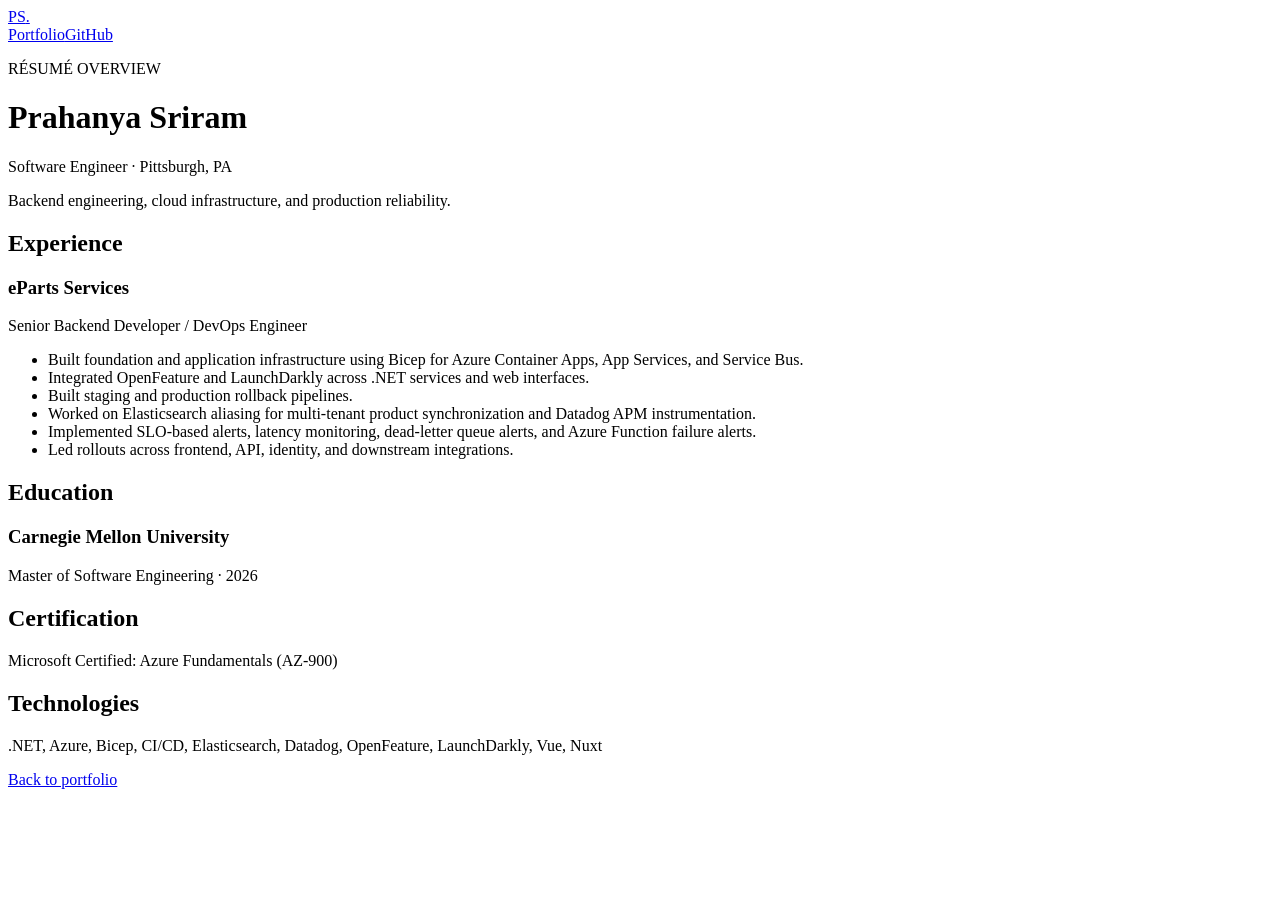
==== resume.html @ 85041873 "Add files via upload" ====
<!doctype html><html lang="en"><head><meta charset="utf-8"><meta name="viewport" content="width=device-width, initial-scale=1"><title>Résumé Overview | Prahanya Sriram</title><meta name="description" content="Experience and education overview for Prahanya Sriram."><link rel="stylesheet" href="assets/style.css"></head><body><header class="wrap"><a class="wordmark" href="./">PS<span>.</span></a><nav aria-label="Main navigation"><a href="./">Portfolio</a><a href="https://github.com/prahanyaa">GitHub</a></nav></header><main class="wrap resume"><p class="eyebrow">RÉSUMÉ OVERVIEW</p><h1>Prahanya Sriram</h1><p>Software Engineer · Pittsburgh, PA</p><p class="muted">Backend engineering, cloud infrastructure, and production reliability.</p><section><h2>Experience</h2><h3>eParts Services</h3><p>Senior Backend Developer / DevOps Engineer</p><ul><li>Built foundation and application infrastructure using Bicep for Azure Container Apps, App Services, and Service Bus.</li><li>Integrated OpenFeature and LaunchDarkly across .NET services and web interfaces.</li><li>Built staging and production rollback pipelines.</li><li>Worked on Elasticsearch aliasing for multi-tenant product synchronization and Datadog APM instrumentation.</li><li>Implemented SLO-based alerts, latency monitoring, dead-letter queue alerts, and Azure Function failure alerts.</li><li>Led rollouts across frontend, API, identity, and downstream integrations.</li></ul></section><section><h2>Education</h2><h3>Carnegie Mellon University</h3><p>Master of Software Engineering · 2026</p></section><section><h2>Certification</h2><p>Microsoft Certified: Azure Fundamentals (AZ-900)</p></section><section><h2>Technologies</h2><p>.NET, Azure, Bicep, CI/CD, Elasticsearch, Datadog, OpenFeature, LaunchDarkly, Vue, Nuxt</p></section></main><footer class="wrap"><a href="./">Back to portfolio</a></footer></body></html>
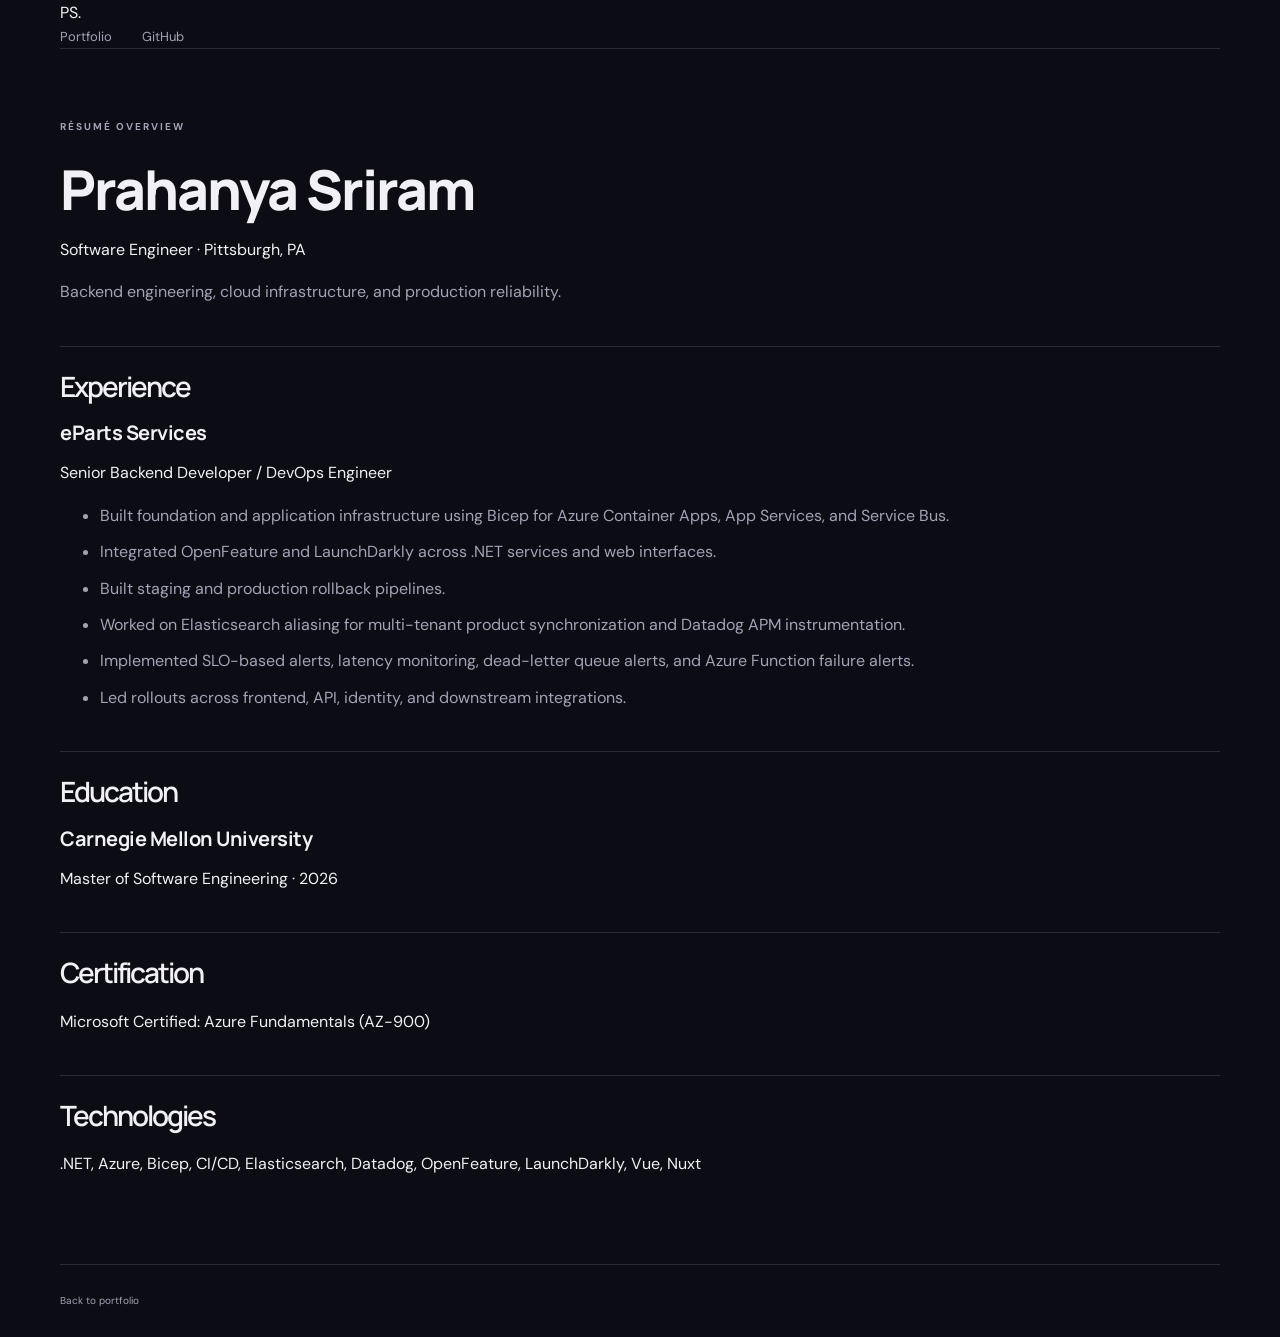
==== commit 4c462f6d: "Redesign portfolio with interactive dark theme and production work highlights" ====
--- a/resume.html
+++ b/resume.html
@@ -1 +1 @@
-<!doctype html><html lang="en"><head><meta charset="utf-8"><meta name="viewport" content="width=device-width, initial-scale=1"><title>Résumé Overview | Prahanya Sriram</title><meta name="description" content="Experience and education overview for Prahanya Sriram."><link rel="stylesheet" href="assets/style.css"></head><body><header class="wrap"><a class="wordmark" href="./">PS<span>.</span></a><nav aria-label="Main navigation"><a href="./">Portfolio</a><a href="https://github.com/prahanyaa">GitHub</a></nav></header><main class="wrap resume"><p class="eyebrow">RÉSUMÉ OVERVIEW</p><h1>Prahanya Sriram</h1><p>Software Engineer · Pittsburgh, PA</p><p class="muted">Backend engineering, cloud infrastructure, and production reliability.</p><section><h2>Experience</h2><h3>eParts Services</h3><p>Senior Backend Developer / DevOps Engineer</p><ul><li>Built foundation and application infrastructure using Bicep for Azure Container Apps, App Services, and Service Bus.</li><li>Integrated OpenFeature and LaunchDarkly across .NET services and web interfaces.</li><li>Built staging and production rollback pipelines.</li><li>Worked on Elasticsearch aliasing for multi-tenant product synchronization and Datadog APM instrumentation.</li><li>Implemented SLO-based alerts, latency monitoring, dead-letter queue alerts, and Azure Function failure alerts.</li><li>Led rollouts across frontend, API, identity, and downstream integrations.</li></ul></section><section><h2>Education</h2><h3>Carnegie Mellon University</h3><p>Master of Software Engineering · 2026</p></section><section><h2>Certification</h2><p>Microsoft Certified: Azure Fundamentals (AZ-900)</p></section><section><h2>Technologies</h2><p>.NET, Azure, Bicep, CI/CD, Elasticsearch, Datadog, OpenFeature, LaunchDarkly, Vue, Nuxt</p></section></main><footer class="wrap"><a href="./">Back to portfolio</a></footer></body></html>
+<!doctype html><html lang="en"><head><meta charset="utf-8"><meta name="viewport" content="width=device-width, initial-scale=1"><title>Résumé Overview | Prahanya Sriram</title><meta name="description" content="Experience and education overview for Prahanya Sriram."><link rel="stylesheet" href="assets/style.css"><script src="assets/app.js" defer></script></head><body><header class="wrap"><a class="wordmark" href="./">PS<span>.</span></a><nav aria-label="Main navigation"><a href="./">Portfolio</a><a href="https://github.com/prahanyaa">GitHub</a></nav></header><main class="wrap resume"><p class="eyebrow">RÉSUMÉ OVERVIEW</p><h1>Prahanya Sriram</h1><p>Software Engineer · Pittsburgh, PA</p><p class="muted">Backend engineering, cloud infrastructure, and production reliability.</p><section><h2>Experience</h2><h3>eParts Services</h3><p>Senior Backend Developer / DevOps Engineer</p><ul><li>Built foundation and application infrastructure using Bicep for Azure Container Apps, App Services, and Service Bus.</li><li>Integrated OpenFeature and LaunchDarkly across .NET services and web interfaces.</li><li>Built staging and production rollback pipelines.</li><li>Worked on Elasticsearch aliasing for multi-tenant product synchronization and Datadog APM instrumentation.</li><li>Implemented SLO-based alerts, latency monitoring, dead-letter queue alerts, and Azure Function failure alerts.</li><li>Led rollouts across frontend, API, identity, and downstream integrations.</li></ul></section><section><h2>Education</h2><h3>Carnegie Mellon University</h3><p>Master of Software Engineering · 2026</p></section><section><h2>Certification</h2><p>Microsoft Certified: Azure Fundamentals (AZ-900)</p></section><section><h2>Technologies</h2><p>.NET, Azure, Bicep, CI/CD, Elasticsearch, Datadog, OpenFeature, LaunchDarkly, Vue, Nuxt</p></section></main><footer class="wrap"><a href="./">Back to portfolio</a></footer></body></html>
--- a/assets/style.css
+++ b/assets/style.css
@@ -0,0 +1,5 @@
+@import url('https://fonts.googleapis.com/css2?family=DM+Sans:wght@400;500;600;700&family=Manrope:wght@400;500;600;700;800&display=swap');
+:root{color-scheme:dark;--bg:#0c0d14;--panel:#13141f;--fg:#f1f0f7;--muted:#a3a2b6;--line:#292936;--accent:#c4a4ff;--accent-solid:#b68aff;--soft:#1c182b;--grid:rgba(174,151,224,.045)}:root[data-theme=light]{color-scheme:light;--bg:#f7f6fb;--panel:#fff;--fg:#20202f;--muted:#626174;--line:#ddd9e9;--accent:#6b35b6;--accent-solid:#7447bb;--soft:#ede6f8;--grid:rgba(83,50,133,.05)}*{box-sizing:border-box}html{scroll-behavior:smooth;scroll-padding-top:110px}body{margin:0;background:var(--bg);color:var(--fg);font-family:'DM Sans',sans-serif;line-height:1.65}a{color:inherit;text-decoration:none}button{font:inherit;cursor:pointer}a,button,summary{ -webkit-tap-highlight-color:transparent}a:focus-visible,button:focus-visible,summary:focus-visible{outline:2px solid var(--accent);outline-offset:5px}button{color:inherit}button:hover,a:hover{color:var(--accent)}.wrap{width:min(1160px,calc(100% - 80px));margin:auto}.skip{position:fixed;left:20px;top:-100px;z-index:100;background:var(--panel);padding:12px}.skip:focus{top:20px}.progress{position:fixed;top:0;left:0;height:2px;background:var(--accent);z-index:100}header{position:sticky;top:0;z-index:50;border-bottom:1px solid var(--line);background:var(--bg)}.nav{height:86px;display:flex;align-items:center;justify-content:space-between}.brand{font-family:Manrope,sans-serif;font-size:28px;font-weight:800;letter-spacing:-2px}.brand span{color:var(--accent)}nav,.nav-actions{display:flex;gap:30px;align-items:center}nav a{font-size:13px;color:var(--muted)}nav a.current{color:var(--accent)}.nav-resume{border:1px solid var(--line);padding:9px 18px;border-radius:7px;font-size:13px}.theme{background:none;border:0;font-size:23px}.hero{min-height:750px;position:relative;display:grid;grid-template-columns:1.12fr 1fr;gap:60px;align-items:center;padding-top:70px;padding-bottom:110px}.hero:before{content:'';position:absolute;inset:0 -35px;z-index:-1;background-image:linear-gradient(var(--grid) 1px,transparent 1px),linear-gradient(90deg,var(--grid) 1px,transparent 1px);background-size:44px 44px;mask-image:linear-gradient(black,transparent)}.eyebrow{font-size:10px;letter-spacing:2px;font-weight:700;color:var(--muted);margin:0 0 24px}.hero .eyebrow{display:flex;align-items:center;gap:10px}.dot{display:inline-block;background:#a3d8bb;width:6px;height:6px;border-radius:50%;box-shadow:0 0 12px #a3d8bb66}h1,h2,h3{font-family:Manrope,sans-serif;line-height:1.12;margin:0;letter-spacing:-2px}h1{font-size:clamp(64px,6.5vw,88px);font-weight:800}h1>span{color:var(--accent)}.role{font-size:17px;margin-top:26px;min-height:56px}.role span{color:var(--accent)}.caret{animation:blink 1s steps(2) infinite}.lead{color:var(--muted);font-size:15px;margin:12px 0 30px}.actions{display:flex;align-items:center;gap:28px}.button{display:inline-flex;gap:30px;align-items:center;background:var(--accent-solid);color:#150d24;padding:13px 22px;border-radius:6px;font-size:13px;font-weight:700;transition:transform .2s,box-shadow .2s}.button:hover{color:#150d24;transform:translateY(-3px);box-shadow:0 8px 30px #9c67ff30}:root[data-theme=light] .button{color:white}.secondary{font-size:13px}.hero-meta{margin-top:42px;border-left:2px solid var(--line);padding-left:16px}.hero-meta span{font-size:9px;letter-spacing:1.5px}.hero-meta p{font-size:12px;color:var(--muted);margin:3px 0}.system{background:radial-gradient(ellipse at center,#9065ca15,transparent 70%),var(--panel);border:1px solid var(--line);border-radius:16px;box-shadow:0 20px 100px #00000025;overflow:hidden}.system-top{padding:20px;display:flex;justify-content:space-between;font-size:8px;letter-spacing:1.2px;color:var(--muted);border-bottom:1px solid var(--line)}.system-top .dot{margin-right:6px;width:4px;height:4px}.orbit{height:325px;position:relative}.orbit-ring{position:absolute;left:50%;top:50%;border:1px solid var(--line);border-radius:50%;transform:translate(-50%,-50%)}.r1{width:210px;height:210px}.r2{width:300px;height:300px;border-style:dashed;animation:rotate 100s linear infinite}.core{position:absolute;left:50%;top:50%;transform:translate(-50%,-50%);width:134px;height:134px;border-radius:50%;display:flex;align-items:center;justify-content:center;flex-direction:column;border:1px solid #9c70ed66;background:var(--soft);box-shadow:0 0 45px #9c70ed13}.core>span{font-family:Manrope;font-size:44px;font-weight:700;color:var(--accent);letter-spacing:-3px}.core small{font-size:6px;letter-spacing:1px;color:var(--muted)}.node{position:absolute;border:1px solid var(--line);border-radius:10px;background:var(--panel);padding:10px 15px;display:flex;gap:9px;align-items:center;transition:.2s;font-size:10px;box-shadow:0 10px 20px #0002}.node b{font-size:18px;color:var(--accent)}.node:hover,.node.selected{border-color:var(--accent);box-shadow:0 0 20px #9567e322;transform:translateY(-3px)}.backend{left:12%;top:17%}.cloud{right:4%;top:45%}.reliability{left:17%;bottom:12%}.orbit-point{position:absolute;background:var(--accent);height:5px;width:5px;border-radius:50%}.p1{right:22%;top:14%}.p2{left:15%;top:56%}.system-detail{padding:19px 24px;border-top:1px solid var(--line);min-height:135px}.system-detail>span{font-size:8px;letter-spacing:1.5px;color:var(--accent)}.system-detail p{font-size:12px;line-height:1.5;margin:9px 0;color:var(--muted);min-height:36px}.system-detail small{font-size:9px;color:var(--muted)}.scroll-cue{position:absolute;bottom:28px;font-size:8px;letter-spacing:2px;color:var(--muted);display:flex;gap:24px}.stack-strip{border-block:1px solid var(--line)}.stack-strip .wrap{display:flex;justify-content:space-between;align-items:center;padding-block:23px;gap:12px;color:var(--muted);font-size:13px}.stack-strip i{color:var(--accent);font-size:14px}.section{padding-top:110px;padding-bottom:20px}.section-head{position:relative;margin-bottom:42px}.section-head h2,h2{font-size:46px;font-weight:600;letter-spacing:-2px}em{font-style:normal;color:var(--accent)}.section-head>p:last-child{position:absolute;right:0;bottom:0;color:var(--muted);font-size:13px;max-width:360px}.experience{display:grid;grid-template-columns:.9fr 1.3fr;border-block:1px solid var(--line);padding:38px 0;gap:60px}.experience-title{display:flex;gap:18px;align-items:flex-start}.company-mark{display:grid;place-items:center;width:48px;height:48px;flex-shrink:0;background:var(--soft);border:1px solid var(--line);border-radius:10px;color:var(--accent);font-weight:700}.experience-title .eyebrow{margin:0 0 12px}.experience h3{font-size:20px;letter-spacing:-.6px;line-height:1.5}.muted{color:var(--muted)}.experience .muted{font-size:11px}.work-list details{border-bottom:1px solid var(--line)}.work-list details:last-child{border:0}summary{cursor:pointer;list-style:none;display:flex;align-items:center;gap:15px;font-size:13px;padding:20px 0}summary::-webkit-details-marker{display:none}summary b{margin-left:auto;color:var(--accent);font-size:18px;font-weight:400}.num{font-size:9px;color:var(--accent)}details[open]>summary>b{transform:rotate(45deg)}.detail-body{padding:0 0 24px 30px}.detail-body p{font-size:12px;color:var(--muted);margin-top:0}.tags{display:flex;gap:7px;flex-wrap:wrap}.tags span{font-size:9px;color:var(--muted);border:1px solid var(--line);border-radius:4px;padding:3px 8px}.project-grid{display:grid;grid-template-columns:1fr 1fr;gap:25px}.project{border:1px solid var(--line);border-radius:12px;overflow:hidden;background:var(--panel);transition:border-color .3s,transform .3s}.project:hover{border-color:#9873ce;transform:translateY(-5px)}.project-art{height:230px;padding:24px;position:relative;border-bottom:1px solid var(--line);background-image:linear-gradient(var(--grid) 1px,transparent 1px),linear-gradient(90deg,var(--grid) 1px,transparent 1px);background-size:24px 24px}.event-art{background-color:var(--soft)}.art-label,.art-index{font-family:monospace;font-size:8px;letter-spacing:1.5px;color:var(--muted)}.art-index{position:absolute;bottom:18px;right:22px}.flow{display:flex;justify-content:center;align-items:center;gap:14px;margin-top:43px}.flow>span{border:1px solid #a27ada77;padding:15px 18px;border-radius:7px;font:9px monospace;color:var(--accent);background:var(--panel)}.flow i{font-style:normal;color:var(--accent)}.flow .queue{text-align:center;background:var(--soft);line-height:1.3;padding:10px 22px}.flow-sub{font:7px monospace;letter-spacing:1px;text-align:center;margin-top:22px;color:var(--muted)}.flow-sub span{margin:0 12px;color:var(--accent)}.forge-art{background:radial-gradient(ellipse at center,#4f777620,transparent),var(--panel)}.forge-layers{display:flex;flex-direction:column;align-items:center;margin-top:17px;gap:8px}.forge-layers span{width:220px;text-align:center;border:1px solid #7caaa54a;padding:12px;color:#a8c9c7;font:8px monospace;letter-spacing:2px;transform:skewY(-6deg);background:var(--panel)}.project-body{padding:26px}.project-top{display:flex;justify-content:space-between;align-items:center;gap:10px}.project-top .eyebrow{font-size:8px;letter-spacing:1.3px;margin:0}.badge{font-size:8px;background:var(--soft);border:1px solid var(--line);color:var(--accent);border-radius:20px;padding:4px 10px}.project h3{font-size:27px;letter-spacing:-1px;margin-top:15px}.project-body>p{font-size:13px;color:var(--muted);min-height:66px}.project details{margin-top:22px;border-top:1px solid var(--line)}.project summary{font-size:11px;padding-bottom:0}.project details p{font-size:12px;color:var(--muted)}.project details[open] summary b{transform:rotate(90deg)}.about{display:grid;grid-template-columns:1fr 1fr;gap:85px;padding-bottom:100px}.about h2{font-size:39px;line-height:1.3}.about-copy{font-size:14px;max-width:440px;margin-top:25px}.about .secondary{display:inline-block;margin-top:20px;color:var(--accent)}.credential{border-bottom:1px solid var(--line);padding:0 0 25px;margin-bottom:25px}.credential>span{font-size:8px;color:var(--accent);letter-spacing:1.5px}.credential h3{font-size:18px;letter-spacing:-.5px;margin-top:8px}.credential p{font-size:12px;color:var(--muted);margin:7px 0 0}.skills .eyebrow{margin-bottom:14px}.filters{display:flex;gap:6px;flex-wrap:wrap;margin-bottom:18px}.filters button{border:1px solid var(--line);background:transparent;border-radius:5px;font-size:9px;padding:6px 10px;color:var(--muted)}.filters button.active{background:var(--soft);color:var(--accent);border-color:var(--accent)}.skill-grid{display:flex;gap:8px;flex-wrap:wrap;min-height:85px;align-content:flex-start}.skill-grid span{background:var(--panel);border:1px solid var(--line);padding:8px 12px;border-radius:5px;font-size:11px}.skill-grid [hidden]{display:none}.contact{padding:65px 30px;text-align:center;border:1px solid var(--line);border-radius:14px;background:radial-gradient(ellipse at top,#a873ed12,transparent 65%),var(--panel);margin-bottom:75px}.contact h2{font-size:45px}.contact>p:not(.eyebrow){font-size:13px;color:var(--muted);margin:22px 0}.contact .button{margin-top:8px}footer{border-top:1px solid var(--line);display:flex;align-items:center;justify-content:space-between;padding:28px 0;color:var(--muted);font-size:10px}.reveal{opacity:0;transform:translateY(16px);transition:opacity .65s,transform .65s}.reveal.visible{opacity:1;transform:none}.resume{padding-block:70px}.resume h1{font-size:55px}.resume section{margin-top:40px;border-top:1px solid var(--line);padding-top:24px}.resume h2{font-size:28px;margin-bottom:20px}.resume h3{font-size:20px;letter-spacing:-.5px}.resume li{margin:10px 0;color:var(--muted)}@keyframes blink{50%{opacity:0}}@keyframes rotate{to{transform:translate(-50%,-50%) rotate(360deg)}}
+@media(min-width:1500px){.hero{min-height:820px}}@media(max-width:1000px){.wrap{width:calc(100% - 48px)}.hero{gap:30px}h1{font-size:66px}.role{font-size:15px}.system-top{font-size:7px;letter-spacing:.5px}.experience{gap:30px}.section-head>p:last-child{max-width:285px}.about{gap:40px}.flow{gap:8px}.flow>span{padding:12px}.about h2{font-size:33px}}@media(max-width:720px){.wrap{width:calc(100% - 36px)}.nav{height:72px}nav{gap:14px}nav a{font-size:10px}.nav-actions{gap:10px}.nav-resume{padding:7px 9px;font-size:10px}.brand{font-size:24px}.hero{grid-template-columns:1fr;gap:38px;padding-top:55px;padding-bottom:90px;min-height:0}h1{font-size:66px}.hero .eyebrow{font-size:8px;letter-spacing:1.4px}.role{min-height:0;font-size:15px}.lead{font-size:13px;margin-top:18px}.hero-meta{margin-top:30px}.system{max-width:480px;width:100%;margin:auto}.orbit{height:280px}.r2{width:260px;height:260px}.r1{width:185px;height:185px}.system-detail{min-height:115px}.system-detail p{min-height:0}.scroll-cue{bottom:25px}.stack-strip .wrap{flex-wrap:wrap;justify-content:center;gap:12px 20px;font-size:11px;padding-block:18px}.stack-strip i{font-size:10px}.section{padding-top:70px}.section-head h2,h2{font-size:36px}.section-head>p:last-child{position:static;margin-top:20px;max-width:none;font-size:12px}.experience{grid-template-columns:1fr;gap:15px;padding:25px 0}.project-grid{grid-template-columns:1fr}.project-body>p{min-height:0}.about{grid-template-columns:1fr;gap:40px;padding-bottom:60px}.about h2{font-size:33px}.contact{padding:40px 20px;margin-bottom:40px}.contact h2{font-size:31px}.contact .eyebrow{font-size:8px}footer{font-size:8px}.resume h1{font-size:42px}}@media(max-width:380px){nav{gap:8px}.nav-resume{border:0;padding:0}.nav-actions{gap:5px}.hero h1{font-size:57px}.role{font-size:13px}}
+@media(prefers-reduced-motion:reduce){html{scroll-behavior:auto}*,*:before,*:after{animation:none!important;transition:none!important}.reveal{opacity:1;transform:none}}
+@media print{header,footer,.progress,.skip{display:none}body{background:white;color:black}.resume{padding:0;width:100%}.resume section{break-inside:avoid}.resume li,.muted{color:#333}.resume h1{font-size:32px}.resume h2{font-size:20px}}
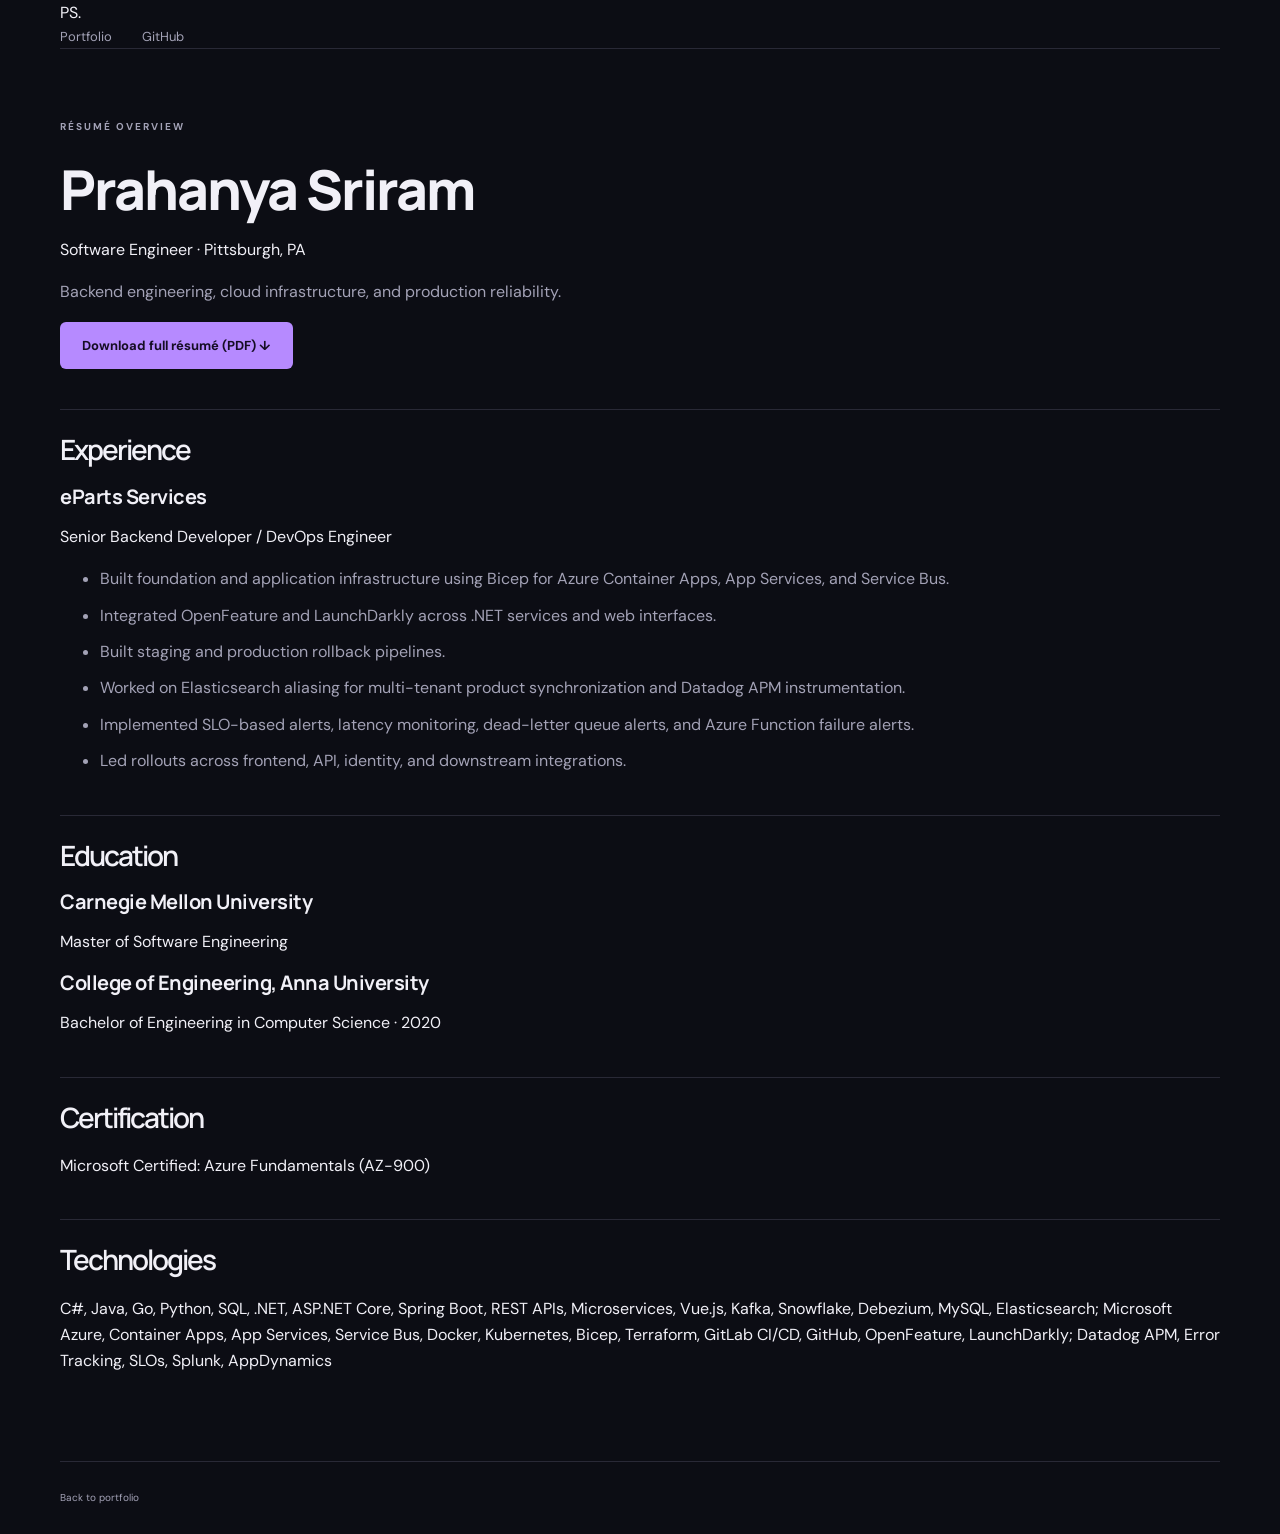
==== commit 8abfb83b: "Add full skill set, Anna University education and downloadable resume" ====
--- a/resume.html
+++ b/resume.html
@@ -1 +1 @@
-<!doctype html><html lang="en"><head><meta charset="utf-8"><meta name="viewport" content="width=device-width, initial-scale=1"><title>Résumé Overview | Prahanya Sriram</title><meta name="description" content="Experience and education overview for Prahanya Sriram."><link rel="stylesheet" href="assets/style.css"><script src="assets/app.js" defer></script></head><body><header class="wrap"><a class="wordmark" href="./">PS<span>.</span></a><nav aria-label="Main navigation"><a href="./">Portfolio</a><a href="https://github.com/prahanyaa">GitHub</a></nav></header><main class="wrap resume"><p class="eyebrow">RÉSUMÉ OVERVIEW</p><h1>Prahanya Sriram</h1><p>Software Engineer · Pittsburgh, PA</p><p class="muted">Backend engineering, cloud infrastructure, and production reliability.</p><section><h2>Experience</h2><h3>eParts Services</h3><p>Senior Backend Developer / DevOps Engineer</p><ul><li>Built foundation and application infrastructure using Bicep for Azure Container Apps, App Services, and Service Bus.</li><li>Integrated OpenFeature and LaunchDarkly across .NET services and web interfaces.</li><li>Built staging and production rollback pipelines.</li><li>Worked on Elasticsearch aliasing for multi-tenant product synchronization and Datadog APM instrumentation.</li><li>Implemented SLO-based alerts, latency monitoring, dead-letter queue alerts, and Azure Function failure alerts.</li><li>Led rollouts across frontend, API, identity, and downstream integrations.</li></ul></section><section><h2>Education</h2><h3>Carnegie Mellon University</h3><p>Master of Software Engineering · 2026</p></section><section><h2>Certification</h2><p>Microsoft Certified: Azure Fundamentals (AZ-900)</p></section><section><h2>Technologies</h2><p>.NET, Azure, Bicep, CI/CD, Elasticsearch, Datadog, OpenFeature, LaunchDarkly, Vue, Nuxt</p></section></main><footer class="wrap"><a href="./">Back to portfolio</a></footer></body></html>
+<!doctype html><html lang="en"><head><meta charset="utf-8"><meta name="viewport" content="width=device-width, initial-scale=1"><title>Résumé Overview | Prahanya Sriram</title><meta name="description" content="Experience and education overview for Prahanya Sriram."><link rel="stylesheet" href="assets/style.css"><script src="assets/app.js" defer></script></head><body><header class="wrap"><a class="wordmark" href="./">PS<span>.</span></a><nav aria-label="Main navigation"><a href="./">Portfolio</a><a href="https://github.com/prahanyaa">GitHub</a></nav></header><main class="wrap resume"><p class="eyebrow">RÉSUMÉ OVERVIEW</p><h1>Prahanya Sriram</h1><p>Software Engineer · Pittsburgh, PA</p><p class="muted">Backend engineering, cloud infrastructure, and production reliability.</p><p><a class="button" href="assets/Prahanya_Resume.pdf" download>Download full résumé (PDF) ↓</a></p><section><h2>Experience</h2><h3>eParts Services</h3><p>Senior Backend Developer / DevOps Engineer</p><ul><li>Built foundation and application infrastructure using Bicep for Azure Container Apps, App Services, and Service Bus.</li><li>Integrated OpenFeature and LaunchDarkly across .NET services and web interfaces.</li><li>Built staging and production rollback pipelines.</li><li>Worked on Elasticsearch aliasing for multi-tenant product synchronization and Datadog APM instrumentation.</li><li>Implemented SLO-based alerts, latency monitoring, dead-letter queue alerts, and Azure Function failure alerts.</li><li>Led rollouts across frontend, API, identity, and downstream integrations.</li></ul></section><section><h2>Education</h2><h3>Carnegie Mellon University</h3><p>Master of Software Engineering</p><h3>College of Engineering, Anna University</h3><p>Bachelor of Engineering in Computer Science · 2020</p></section><section><h2>Certification</h2><p>Microsoft Certified: Azure Fundamentals (AZ-900)</p></section><section><h2>Technologies</h2><p>C#, Java, Go, Python, SQL, .NET, ASP.NET Core, Spring Boot, REST APIs, Microservices, Vue.js, Kafka, Snowflake, Debezium, MySQL, Elasticsearch; Microsoft Azure, Container Apps, App Services, Service Bus, Docker, Kubernetes, Bicep, Terraform, GitLab CI/CD, GitHub, OpenFeature, LaunchDarkly; Datadog APM, Error Tracking, SLOs, Splunk, AppDynamics</p></section></main><footer class="wrap"><a href="./">Back to portfolio</a></footer></body></html>
--- a/assets/style.css
+++ b/assets/style.css
@@ -1,5 +1,5 @@
 @import url('https://fonts.googleapis.com/css2?family=DM+Sans:wght@400;500;600;700&family=Manrope:wght@400;500;600;700;800&display=swap');
-:root{color-scheme:dark;--bg:#0c0d14;--panel:#13141f;--fg:#f1f0f7;--muted:#a3a2b6;--line:#292936;--accent:#c4a4ff;--accent-solid:#b68aff;--soft:#1c182b;--grid:rgba(174,151,224,.045)}:root[data-theme=light]{color-scheme:light;--bg:#f7f6fb;--panel:#fff;--fg:#20202f;--muted:#626174;--line:#ddd9e9;--accent:#6b35b6;--accent-solid:#7447bb;--soft:#ede6f8;--grid:rgba(83,50,133,.05)}*{box-sizing:border-box}html{scroll-behavior:smooth;scroll-padding-top:110px}body{margin:0;background:var(--bg);color:var(--fg);font-family:'DM Sans',sans-serif;line-height:1.65}a{color:inherit;text-decoration:none}button{font:inherit;cursor:pointer}a,button,summary{ -webkit-tap-highlight-color:transparent}a:focus-visible,button:focus-visible,summary:focus-visible{outline:2px solid var(--accent);outline-offset:5px}button{color:inherit}button:hover,a:hover{color:var(--accent)}.wrap{width:min(1160px,calc(100% - 80px));margin:auto}.skip{position:fixed;left:20px;top:-100px;z-index:100;background:var(--panel);padding:12px}.skip:focus{top:20px}.progress{position:fixed;top:0;left:0;height:2px;background:var(--accent);z-index:100}header{position:sticky;top:0;z-index:50;border-bottom:1px solid var(--line);background:var(--bg)}.nav{height:86px;display:flex;align-items:center;justify-content:space-between}.brand{font-family:Manrope,sans-serif;font-size:28px;font-weight:800;letter-spacing:-2px}.brand span{color:var(--accent)}nav,.nav-actions{display:flex;gap:30px;align-items:center}nav a{font-size:13px;color:var(--muted)}nav a.current{color:var(--accent)}.nav-resume{border:1px solid var(--line);padding:9px 18px;border-radius:7px;font-size:13px}.theme{background:none;border:0;font-size:23px}.hero{min-height:750px;position:relative;display:grid;grid-template-columns:1.12fr 1fr;gap:60px;align-items:center;padding-top:70px;padding-bottom:110px}.hero:before{content:'';position:absolute;inset:0 -35px;z-index:-1;background-image:linear-gradient(var(--grid) 1px,transparent 1px),linear-gradient(90deg,var(--grid) 1px,transparent 1px);background-size:44px 44px;mask-image:linear-gradient(black,transparent)}.eyebrow{font-size:10px;letter-spacing:2px;font-weight:700;color:var(--muted);margin:0 0 24px}.hero .eyebrow{display:flex;align-items:center;gap:10px}.dot{display:inline-block;background:#a3d8bb;width:6px;height:6px;border-radius:50%;box-shadow:0 0 12px #a3d8bb66}h1,h2,h3{font-family:Manrope,sans-serif;line-height:1.12;margin:0;letter-spacing:-2px}h1{font-size:clamp(64px,6.5vw,88px);font-weight:800}h1>span{color:var(--accent)}.role{font-size:17px;margin-top:26px;min-height:56px}.role span{color:var(--accent)}.caret{animation:blink 1s steps(2) infinite}.lead{color:var(--muted);font-size:15px;margin:12px 0 30px}.actions{display:flex;align-items:center;gap:28px}.button{display:inline-flex;gap:30px;align-items:center;background:var(--accent-solid);color:#150d24;padding:13px 22px;border-radius:6px;font-size:13px;font-weight:700;transition:transform .2s,box-shadow .2s}.button:hover{color:#150d24;transform:translateY(-3px);box-shadow:0 8px 30px #9c67ff30}:root[data-theme=light] .button{color:white}.secondary{font-size:13px}.hero-meta{margin-top:42px;border-left:2px solid var(--line);padding-left:16px}.hero-meta span{font-size:9px;letter-spacing:1.5px}.hero-meta p{font-size:12px;color:var(--muted);margin:3px 0}.system{background:radial-gradient(ellipse at center,#9065ca15,transparent 70%),var(--panel);border:1px solid var(--line);border-radius:16px;box-shadow:0 20px 100px #00000025;overflow:hidden}.system-top{padding:20px;display:flex;justify-content:space-between;font-size:8px;letter-spacing:1.2px;color:var(--muted);border-bottom:1px solid var(--line)}.system-top .dot{margin-right:6px;width:4px;height:4px}.orbit{height:325px;position:relative}.orbit-ring{position:absolute;left:50%;top:50%;border:1px solid var(--line);border-radius:50%;transform:translate(-50%,-50%)}.r1{width:210px;height:210px}.r2{width:300px;height:300px;border-style:dashed;animation:rotate 100s linear infinite}.core{position:absolute;left:50%;top:50%;transform:translate(-50%,-50%);width:134px;height:134px;border-radius:50%;display:flex;align-items:center;justify-content:center;flex-direction:column;border:1px solid #9c70ed66;background:var(--soft);box-shadow:0 0 45px #9c70ed13}.core>span{font-family:Manrope;font-size:44px;font-weight:700;color:var(--accent);letter-spacing:-3px}.core small{font-size:6px;letter-spacing:1px;color:var(--muted)}.node{position:absolute;border:1px solid var(--line);border-radius:10px;background:var(--panel);padding:10px 15px;display:flex;gap:9px;align-items:center;transition:.2s;font-size:10px;box-shadow:0 10px 20px #0002}.node b{font-size:18px;color:var(--accent)}.node:hover,.node.selected{border-color:var(--accent);box-shadow:0 0 20px #9567e322;transform:translateY(-3px)}.backend{left:12%;top:17%}.cloud{right:4%;top:45%}.reliability{left:17%;bottom:12%}.orbit-point{position:absolute;background:var(--accent);height:5px;width:5px;border-radius:50%}.p1{right:22%;top:14%}.p2{left:15%;top:56%}.system-detail{padding:19px 24px;border-top:1px solid var(--line);min-height:135px}.system-detail>span{font-size:8px;letter-spacing:1.5px;color:var(--accent)}.system-detail p{font-size:12px;line-height:1.5;margin:9px 0;color:var(--muted);min-height:36px}.system-detail small{font-size:9px;color:var(--muted)}.scroll-cue{position:absolute;bottom:28px;font-size:8px;letter-spacing:2px;color:var(--muted);display:flex;gap:24px}.stack-strip{border-block:1px solid var(--line)}.stack-strip .wrap{display:flex;justify-content:space-between;align-items:center;padding-block:23px;gap:12px;color:var(--muted);font-size:13px}.stack-strip i{color:var(--accent);font-size:14px}.section{padding-top:110px;padding-bottom:20px}.section-head{position:relative;margin-bottom:42px}.section-head h2,h2{font-size:46px;font-weight:600;letter-spacing:-2px}em{font-style:normal;color:var(--accent)}.section-head>p:last-child{position:absolute;right:0;bottom:0;color:var(--muted);font-size:13px;max-width:360px}.experience{display:grid;grid-template-columns:.9fr 1.3fr;border-block:1px solid var(--line);padding:38px 0;gap:60px}.experience-title{display:flex;gap:18px;align-items:flex-start}.company-mark{display:grid;place-items:center;width:48px;height:48px;flex-shrink:0;background:var(--soft);border:1px solid var(--line);border-radius:10px;color:var(--accent);font-weight:700}.experience-title .eyebrow{margin:0 0 12px}.experience h3{font-size:20px;letter-spacing:-.6px;line-height:1.5}.muted{color:var(--muted)}.experience .muted{font-size:11px}.work-list details{border-bottom:1px solid var(--line)}.work-list details:last-child{border:0}summary{cursor:pointer;list-style:none;display:flex;align-items:center;gap:15px;font-size:13px;padding:20px 0}summary::-webkit-details-marker{display:none}summary b{margin-left:auto;color:var(--accent);font-size:18px;font-weight:400}.num{font-size:9px;color:var(--accent)}details[open]>summary>b{transform:rotate(45deg)}.detail-body{padding:0 0 24px 30px}.detail-body p{font-size:12px;color:var(--muted);margin-top:0}.tags{display:flex;gap:7px;flex-wrap:wrap}.tags span{font-size:9px;color:var(--muted);border:1px solid var(--line);border-radius:4px;padding:3px 8px}.project-grid{display:grid;grid-template-columns:1fr 1fr;gap:25px}.project{border:1px solid var(--line);border-radius:12px;overflow:hidden;background:var(--panel);transition:border-color .3s,transform .3s}.project:hover{border-color:#9873ce;transform:translateY(-5px)}.project-art{height:230px;padding:24px;position:relative;border-bottom:1px solid var(--line);background-image:linear-gradient(var(--grid) 1px,transparent 1px),linear-gradient(90deg,var(--grid) 1px,transparent 1px);background-size:24px 24px}.event-art{background-color:var(--soft)}.art-label,.art-index{font-family:monospace;font-size:8px;letter-spacing:1.5px;color:var(--muted)}.art-index{position:absolute;bottom:18px;right:22px}.flow{display:flex;justify-content:center;align-items:center;gap:14px;margin-top:43px}.flow>span{border:1px solid #a27ada77;padding:15px 18px;border-radius:7px;font:9px monospace;color:var(--accent);background:var(--panel)}.flow i{font-style:normal;color:var(--accent)}.flow .queue{text-align:center;background:var(--soft);line-height:1.3;padding:10px 22px}.flow-sub{font:7px monospace;letter-spacing:1px;text-align:center;margin-top:22px;color:var(--muted)}.flow-sub span{margin:0 12px;color:var(--accent)}.forge-art{background:radial-gradient(ellipse at center,#4f777620,transparent),var(--panel)}.forge-layers{display:flex;flex-direction:column;align-items:center;margin-top:17px;gap:8px}.forge-layers span{width:220px;text-align:center;border:1px solid #7caaa54a;padding:12px;color:#a8c9c7;font:8px monospace;letter-spacing:2px;transform:skewY(-6deg);background:var(--panel)}.project-body{padding:26px}.project-top{display:flex;justify-content:space-between;align-items:center;gap:10px}.project-top .eyebrow{font-size:8px;letter-spacing:1.3px;margin:0}.badge{font-size:8px;background:var(--soft);border:1px solid var(--line);color:var(--accent);border-radius:20px;padding:4px 10px}.project h3{font-size:27px;letter-spacing:-1px;margin-top:15px}.project-body>p{font-size:13px;color:var(--muted);min-height:66px}.project details{margin-top:22px;border-top:1px solid var(--line)}.project summary{font-size:11px;padding-bottom:0}.project details p{font-size:12px;color:var(--muted)}.project details[open] summary b{transform:rotate(90deg)}.about{display:grid;grid-template-columns:1fr 1fr;gap:85px;padding-bottom:100px}.about h2{font-size:39px;line-height:1.3}.about-copy{font-size:14px;max-width:440px;margin-top:25px}.about .secondary{display:inline-block;margin-top:20px;color:var(--accent)}.credential{border-bottom:1px solid var(--line);padding:0 0 25px;margin-bottom:25px}.credential>span{font-size:8px;color:var(--accent);letter-spacing:1.5px}.credential h3{font-size:18px;letter-spacing:-.5px;margin-top:8px}.credential p{font-size:12px;color:var(--muted);margin:7px 0 0}.skills .eyebrow{margin-bottom:14px}.filters{display:flex;gap:6px;flex-wrap:wrap;margin-bottom:18px}.filters button{border:1px solid var(--line);background:transparent;border-radius:5px;font-size:9px;padding:6px 10px;color:var(--muted)}.filters button.active{background:var(--soft);color:var(--accent);border-color:var(--accent)}.skill-grid{display:flex;gap:8px;flex-wrap:wrap;min-height:85px;align-content:flex-start}.skill-grid span{background:var(--panel);border:1px solid var(--line);padding:8px 12px;border-radius:5px;font-size:11px}.skill-grid [hidden]{display:none}.contact{padding:65px 30px;text-align:center;border:1px solid var(--line);border-radius:14px;background:radial-gradient(ellipse at top,#a873ed12,transparent 65%),var(--panel);margin-bottom:75px}.contact h2{font-size:45px}.contact>p:not(.eyebrow){font-size:13px;color:var(--muted);margin:22px 0}.contact .button{margin-top:8px}footer{border-top:1px solid var(--line);display:flex;align-items:center;justify-content:space-between;padding:28px 0;color:var(--muted);font-size:10px}.reveal{opacity:0;transform:translateY(16px);transition:opacity .65s,transform .65s}.reveal.visible{opacity:1;transform:none}.resume{padding-block:70px}.resume h1{font-size:55px}.resume section{margin-top:40px;border-top:1px solid var(--line);padding-top:24px}.resume h2{font-size:28px;margin-bottom:20px}.resume h3{font-size:20px;letter-spacing:-.5px}.resume li{margin:10px 0;color:var(--muted)}@keyframes blink{50%{opacity:0}}@keyframes rotate{to{transform:translate(-50%,-50%) rotate(360deg)}}
+:root{color-scheme:dark;--bg:#0c0d14;--panel:#13141f;--fg:#f1f0f7;--muted:#a3a2b6;--line:#292936;--accent:#c4a4ff;--accent-solid:#b68aff;--soft:#1c182b;--grid:rgba(174,151,224,.045)}:root[data-theme=light]{color-scheme:light;--bg:#f7f6fb;--panel:#fff;--fg:#20202f;--muted:#626174;--line:#ddd9e9;--accent:#6b35b6;--accent-solid:#7447bb;--soft:#ede6f8;--grid:rgba(83,50,133,.05)}*{box-sizing:border-box}html{scroll-behavior:smooth;scroll-padding-top:110px}body{margin:0;background:var(--bg);color:var(--fg);font-family:'DM Sans',sans-serif;line-height:1.65}a{color:inherit;text-decoration:none}button{font:inherit;cursor:pointer}a,button,summary{ -webkit-tap-highlight-color:transparent}a:focus-visible,button:focus-visible,summary:focus-visible{outline:2px solid var(--accent);outline-offset:5px}button{color:inherit}button:hover,a:hover{color:var(--accent)}.wrap{width:min(1160px,calc(100% - 80px));margin:auto}.skip{position:fixed;left:20px;top:-100px;z-index:100;background:var(--panel);padding:12px}.skip:focus{top:20px}.progress{position:fixed;top:0;left:0;height:2px;background:var(--accent);z-index:100}header{position:sticky;top:0;z-index:50;border-bottom:1px solid var(--line);background:var(--bg)}.nav{height:86px;display:flex;align-items:center;justify-content:space-between}.brand{font-family:Manrope,sans-serif;font-size:28px;font-weight:800;letter-spacing:-2px}.brand span{color:var(--accent)}nav,.nav-actions{display:flex;gap:30px;align-items:center}nav a{font-size:13px;color:var(--muted)}nav a.current{color:var(--accent)}.nav-resume{border:1px solid var(--line);padding:9px 18px;border-radius:7px;font-size:13px}.theme{background:none;border:0;font-size:23px}.hero{min-height:750px;position:relative;display:grid;grid-template-columns:1.12fr 1fr;gap:60px;align-items:center;padding-top:70px;padding-bottom:110px}.hero:before{content:'';position:absolute;inset:0 -35px;z-index:-1;background-image:linear-gradient(var(--grid) 1px,transparent 1px),linear-gradient(90deg,var(--grid) 1px,transparent 1px);background-size:44px 44px;mask-image:linear-gradient(black,transparent)}.eyebrow{font-size:10px;letter-spacing:2px;font-weight:700;color:var(--muted);margin:0 0 24px}.hero .eyebrow{display:flex;align-items:center;gap:10px}.dot{display:inline-block;background:#a3d8bb;width:6px;height:6px;border-radius:50%;box-shadow:0 0 12px #a3d8bb66}h1,h2,h3{font-family:Manrope,sans-serif;line-height:1.12;margin:0;letter-spacing:-2px}h1{font-size:clamp(64px,6.5vw,88px);font-weight:800}h1>span{color:inherit}.role{font-size:17px;margin-top:26px;min-height:56px}.role span{color:var(--accent)}.caret{animation:blink 1s steps(2) infinite}.lead{color:var(--muted);font-size:15px;margin:12px 0 30px}.actions{display:flex;align-items:center;gap:28px}.button{display:inline-flex;gap:30px;align-items:center;background:var(--accent-solid);color:#150d24;padding:13px 22px;border-radius:6px;font-size:13px;font-weight:700;transition:transform .2s,box-shadow .2s}.button:hover{color:#150d24;transform:translateY(-3px);box-shadow:0 8px 30px #9c67ff30}:root[data-theme=light] .button{color:white}.secondary{font-size:13px}.hero-meta{margin-top:42px;border-left:2px solid var(--line);padding-left:16px}.hero-meta span{font-size:9px;letter-spacing:1.5px}.hero-meta p{font-size:12px;color:var(--muted);margin:3px 0}.system{background:radial-gradient(ellipse at center,#9065ca15,transparent 70%),var(--panel);border:1px solid var(--line);border-radius:16px;box-shadow:0 20px 100px #00000025;overflow:hidden}.system-top{padding:20px;display:flex;justify-content:space-between;font-size:8px;letter-spacing:1.2px;color:var(--muted);border-bottom:1px solid var(--line)}.system-top .dot{margin-right:6px;width:4px;height:4px}.orbit{height:325px;position:relative}.orbit-ring{position:absolute;left:50%;top:50%;border:1px solid var(--line);border-radius:50%;transform:translate(-50%,-50%)}.r1{width:210px;height:210px}.r2{width:300px;height:300px;border-style:dashed;animation:rotate 100s linear infinite}.core{position:absolute;left:50%;top:50%;transform:translate(-50%,-50%);width:134px;height:134px;border-radius:50%;display:flex;align-items:center;justify-content:center;flex-direction:column;border:1px solid #9c70ed66;background:var(--soft);box-shadow:0 0 45px #9c70ed13}.core>span{font-family:Manrope;font-size:44px;font-weight:700;color:var(--accent);letter-spacing:-3px}.core small{font-size:6px;letter-spacing:1px;color:var(--muted)}.node{position:absolute;border:1px solid var(--line);border-radius:10px;background:var(--panel);padding:10px 15px;display:flex;gap:9px;align-items:center;transition:.2s;font-size:10px;box-shadow:0 10px 20px #0002}.node b{font-size:18px;color:var(--accent)}.node:hover,.node.selected{border-color:var(--accent);box-shadow:0 0 20px #9567e322;transform:translateY(-3px)}.backend{left:12%;top:17%}.cloud{right:4%;top:45%}.reliability{left:17%;bottom:12%}.orbit-point{position:absolute;background:var(--accent);height:5px;width:5px;border-radius:50%}.p1{right:22%;top:14%}.p2{left:15%;top:56%}.system-detail{padding:19px 24px;border-top:1px solid var(--line);min-height:135px}.system-detail>span{font-size:8px;letter-spacing:1.5px;color:var(--accent)}.system-detail p{font-size:12px;line-height:1.5;margin:9px 0;color:var(--muted);min-height:36px}.system-detail small{font-size:9px;color:var(--muted)}.scroll-cue{position:absolute;bottom:28px;font-size:8px;letter-spacing:2px;color:var(--muted);display:flex;gap:24px}.stack-strip{border-block:1px solid var(--line)}.stack-strip .wrap{display:flex;justify-content:space-between;align-items:center;padding-block:23px;gap:12px;color:var(--muted);font-size:13px}.stack-strip i{color:var(--accent);font-size:14px}.section{padding-top:110px;padding-bottom:20px}.section-head{position:relative;margin-bottom:42px}.section-head h2,h2{font-size:46px;font-weight:600;letter-spacing:-2px}em{font-style:normal;color:var(--accent)}.section-head>p:last-child{position:absolute;right:0;bottom:0;color:var(--muted);font-size:13px;max-width:360px}.experience{display:grid;grid-template-columns:.9fr 1.3fr;border-block:1px solid var(--line);padding:38px 0;gap:60px}.experience-title{display:flex;gap:18px;align-items:flex-start}.company-mark{display:grid;place-items:center;width:48px;height:48px;flex-shrink:0;background:var(--soft);border:1px solid var(--line);border-radius:10px;color:var(--accent);font-weight:700}.experience-title .eyebrow{margin:0 0 12px}.experience h3{font-size:20px;letter-spacing:-.6px;line-height:1.5}.muted{color:var(--muted)}.experience .muted{font-size:11px}.work-list details{border-bottom:1px solid var(--line)}.work-list details:last-child{border:0}summary{cursor:pointer;list-style:none;display:flex;align-items:center;gap:15px;font-size:13px;padding:20px 0}summary::-webkit-details-marker{display:none}summary b{margin-left:auto;color:var(--accent);font-size:18px;font-weight:400}.num{font-size:9px;color:var(--accent)}details[open]>summary>b{transform:rotate(45deg)}.detail-body{padding:0 0 24px 30px}.detail-body p{font-size:12px;color:var(--muted);margin-top:0}.tags{display:flex;gap:7px;flex-wrap:wrap}.tags span{font-size:9px;color:var(--muted);border:1px solid var(--line);border-radius:4px;padding:3px 8px}.project-grid{display:grid;grid-template-columns:1fr 1fr;gap:25px}.project{border:1px solid var(--line);border-radius:12px;overflow:hidden;background:var(--panel);transition:border-color .3s,transform .3s}.project:hover{border-color:#9873ce;transform:translateY(-5px)}.project-art{height:230px;padding:24px;position:relative;border-bottom:1px solid var(--line);background-image:linear-gradient(var(--grid) 1px,transparent 1px),linear-gradient(90deg,var(--grid) 1px,transparent 1px);background-size:24px 24px}.event-art{background-color:var(--soft)}.art-label,.art-index{font-family:monospace;font-size:8px;letter-spacing:1.5px;color:var(--muted)}.art-index{position:absolute;bottom:18px;right:22px}.flow{display:flex;justify-content:center;align-items:center;gap:14px;margin-top:43px}.flow>span{border:1px solid #a27ada77;padding:15px 18px;border-radius:7px;font:9px monospace;color:var(--accent);background:var(--panel)}.flow i{font-style:normal;color:var(--accent)}.flow .queue{text-align:center;background:var(--soft);line-height:1.3;padding:10px 22px}.flow-sub{font:7px monospace;letter-spacing:1px;text-align:center;margin-top:22px;color:var(--muted)}.flow-sub span{margin:0 12px;color:var(--accent)}.forge-art{background:radial-gradient(ellipse at center,#4f777620,transparent),var(--panel)}.forge-layers{display:flex;flex-direction:column;align-items:center;margin-top:17px;gap:8px}.forge-layers span{width:220px;text-align:center;border:1px solid #7caaa54a;padding:12px;color:#a8c9c7;font:8px monospace;letter-spacing:2px;transform:skewY(-6deg);background:var(--panel)}.project-body{padding:26px}.project-top{display:flex;justify-content:space-between;align-items:center;gap:10px}.project-top .eyebrow{font-size:8px;letter-spacing:1.3px;margin:0}.badge{font-size:8px;background:var(--soft);border:1px solid var(--line);color:var(--accent);border-radius:20px;padding:4px 10px}.project h3{font-size:27px;letter-spacing:-1px;margin-top:15px}.project-body>p{font-size:13px;color:var(--muted);min-height:66px}.project details{margin-top:22px;border-top:1px solid var(--line)}.project summary{font-size:11px;padding-bottom:0}.project details p{font-size:12px;color:var(--muted)}.project details[open] summary b{transform:rotate(90deg)}.about{display:grid;grid-template-columns:1fr 1fr;gap:85px;padding-bottom:100px}.about h2{font-size:39px;line-height:1.3}.about-copy{font-size:14px;max-width:440px;margin-top:25px}.about .secondary{display:inline-block;margin-top:20px;color:var(--accent)}.credential{border-bottom:1px solid var(--line);padding:0 0 25px;margin-bottom:25px}.credential>span{font-size:8px;color:var(--accent);letter-spacing:1.5px}.credential h3{font-size:18px;letter-spacing:-.5px;margin-top:8px}.credential p{font-size:12px;color:var(--muted);margin:7px 0 0}.skills .eyebrow{margin-bottom:14px}.filters{display:flex;gap:6px;flex-wrap:wrap;margin-bottom:18px}.filters button{border:1px solid var(--line);background:transparent;border-radius:5px;font-size:9px;padding:6px 10px;color:var(--muted)}.filters button.active{background:var(--soft);color:var(--accent);border-color:var(--accent)}.skill-grid{display:flex;gap:8px;flex-wrap:wrap;min-height:85px;align-content:flex-start}.skill-grid span{background:var(--panel);border:1px solid var(--line);padding:8px 12px;border-radius:5px;font-size:11px}.skill-grid [hidden]{display:none}.contact{padding:65px 30px;text-align:center;border:1px solid var(--line);border-radius:14px;background:radial-gradient(ellipse at top,#a873ed12,transparent 65%),var(--panel);margin-bottom:75px}.contact h2{font-size:45px}.contact>p:not(.eyebrow){font-size:13px;color:var(--muted);margin:22px 0}.contact .button{margin-top:8px}footer{border-top:1px solid var(--line);display:flex;align-items:center;justify-content:space-between;padding:28px 0;color:var(--muted);font-size:10px}.reveal{opacity:0;transform:translateY(16px);transition:opacity .65s,transform .65s}.reveal.visible{opacity:1;transform:none}.resume{padding-block:70px}.resume h1{font-size:55px}.resume section{margin-top:40px;border-top:1px solid var(--line);padding-top:24px}.resume h2{font-size:28px;margin-bottom:20px}.resume h3{font-size:20px;letter-spacing:-.5px}.resume li{margin:10px 0;color:var(--muted)}@keyframes blink{50%{opacity:0}}@keyframes rotate{to{transform:translate(-50%,-50%) rotate(360deg)}}
 @media(min-width:1500px){.hero{min-height:820px}}@media(max-width:1000px){.wrap{width:calc(100% - 48px)}.hero{gap:30px}h1{font-size:66px}.role{font-size:15px}.system-top{font-size:7px;letter-spacing:.5px}.experience{gap:30px}.section-head>p:last-child{max-width:285px}.about{gap:40px}.flow{gap:8px}.flow>span{padding:12px}.about h2{font-size:33px}}@media(max-width:720px){.wrap{width:calc(100% - 36px)}.nav{height:72px}nav{gap:14px}nav a{font-size:10px}.nav-actions{gap:10px}.nav-resume{padding:7px 9px;font-size:10px}.brand{font-size:24px}.hero{grid-template-columns:1fr;gap:38px;padding-top:55px;padding-bottom:90px;min-height:0}h1{font-size:66px}.hero .eyebrow{font-size:8px;letter-spacing:1.4px}.role{min-height:0;font-size:15px}.lead{font-size:13px;margin-top:18px}.hero-meta{margin-top:30px}.system{max-width:480px;width:100%;margin:auto}.orbit{height:280px}.r2{width:260px;height:260px}.r1{width:185px;height:185px}.system-detail{min-height:115px}.system-detail p{min-height:0}.scroll-cue{bottom:25px}.stack-strip .wrap{flex-wrap:wrap;justify-content:center;gap:12px 20px;font-size:11px;padding-block:18px}.stack-strip i{font-size:10px}.section{padding-top:70px}.section-head h2,h2{font-size:36px}.section-head>p:last-child{position:static;margin-top:20px;max-width:none;font-size:12px}.experience{grid-template-columns:1fr;gap:15px;padding:25px 0}.project-grid{grid-template-columns:1fr}.project-body>p{min-height:0}.about{grid-template-columns:1fr;gap:40px;padding-bottom:60px}.about h2{font-size:33px}.contact{padding:40px 20px;margin-bottom:40px}.contact h2{font-size:31px}.contact .eyebrow{font-size:8px}footer{font-size:8px}.resume h1{font-size:42px}}@media(max-width:380px){nav{gap:8px}.nav-resume{border:0;padding:0}.nav-actions{gap:5px}.hero h1{font-size:57px}.role{font-size:13px}}
 @media(prefers-reduced-motion:reduce){html{scroll-behavior:auto}*,*:before,*:after{animation:none!important;transition:none!important}.reveal{opacity:1;transform:none}}
 @media print{header,footer,.progress,.skip{display:none}body{background:white;color:black}.resume{padding:0;width:100%}.resume section{break-inside:avoid}.resume li,.muted{color:#333}.resume h1{font-size:32px}.resume h2{font-size:20px}}
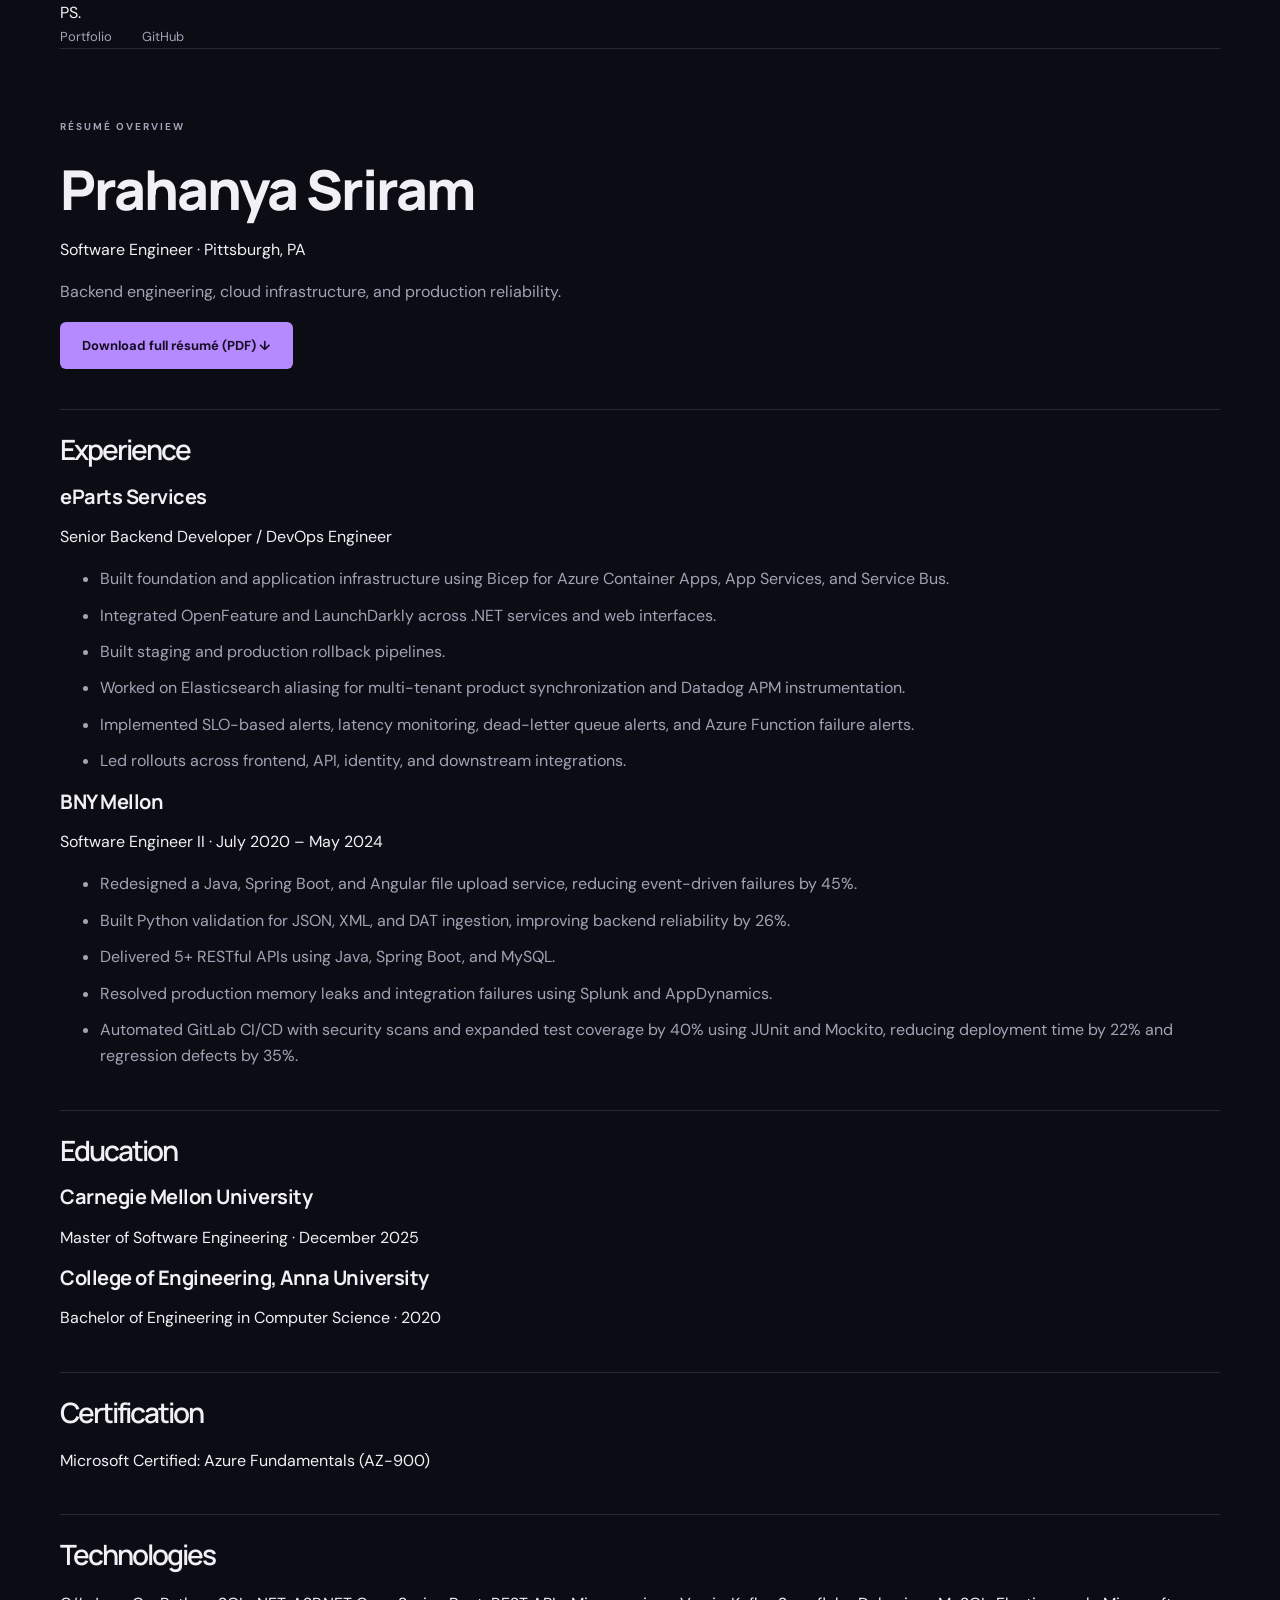
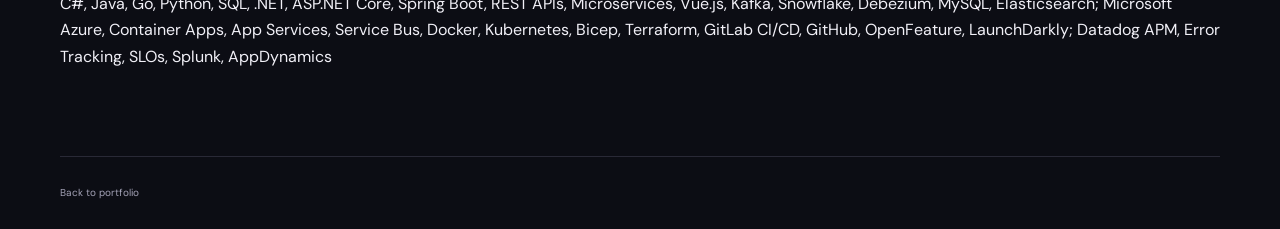
==== commit dba555f6: "Add BNY Mellon experience and confirmed CMU graduation date" ====
--- a/resume.html
+++ b/resume.html
@@ -1 +1 @@
-<!doctype html><html lang="en"><head><meta charset="utf-8"><meta name="viewport" content="width=device-width, initial-scale=1"><title>Résumé Overview | Prahanya Sriram</title><meta name="description" content="Experience and education overview for Prahanya Sriram."><link rel="stylesheet" href="assets/style.css"><script src="assets/app.js" defer></script></head><body><header class="wrap"><a class="wordmark" href="./">PS<span>.</span></a><nav aria-label="Main navigation"><a href="./">Portfolio</a><a href="https://github.com/prahanyaa">GitHub</a></nav></header><main class="wrap resume"><p class="eyebrow">RÉSUMÉ OVERVIEW</p><h1>Prahanya Sriram</h1><p>Software Engineer · Pittsburgh, PA</p><p class="muted">Backend engineering, cloud infrastructure, and production reliability.</p><p><a class="button" href="assets/Prahanya_Resume.pdf" download>Download full résumé (PDF) ↓</a></p><section><h2>Experience</h2><h3>eParts Services</h3><p>Senior Backend Developer / DevOps Engineer</p><ul><li>Built foundation and application infrastructure using Bicep for Azure Container Apps, App Services, and Service Bus.</li><li>Integrated OpenFeature and LaunchDarkly across .NET services and web interfaces.</li><li>Built staging and production rollback pipelines.</li><li>Worked on Elasticsearch aliasing for multi-tenant product synchronization and Datadog APM instrumentation.</li><li>Implemented SLO-based alerts, latency monitoring, dead-letter queue alerts, and Azure Function failure alerts.</li><li>Led rollouts across frontend, API, identity, and downstream integrations.</li></ul></section><section><h2>Education</h2><h3>Carnegie Mellon University</h3><p>Master of Software Engineering</p><h3>College of Engineering, Anna University</h3><p>Bachelor of Engineering in Computer Science · 2020</p></section><section><h2>Certification</h2><p>Microsoft Certified: Azure Fundamentals (AZ-900)</p></section><section><h2>Technologies</h2><p>C#, Java, Go, Python, SQL, .NET, ASP.NET Core, Spring Boot, REST APIs, Microservices, Vue.js, Kafka, Snowflake, Debezium, MySQL, Elasticsearch; Microsoft Azure, Container Apps, App Services, Service Bus, Docker, Kubernetes, Bicep, Terraform, GitLab CI/CD, GitHub, OpenFeature, LaunchDarkly; Datadog APM, Error Tracking, SLOs, Splunk, AppDynamics</p></section></main><footer class="wrap"><a href="./">Back to portfolio</a></footer></body></html>
+<!doctype html><html lang="en"><head><meta charset="utf-8"><meta name="viewport" content="width=device-width, initial-scale=1"><title>Résumé Overview | Prahanya Sriram</title><meta name="description" content="Experience and education overview for Prahanya Sriram."><link rel="stylesheet" href="assets/style.css"><script src="assets/app.js" defer></script></head><body><header class="wrap"><a class="wordmark" href="./">PS<span>.</span></a><nav aria-label="Main navigation"><a href="./">Portfolio</a><a href="https://github.com/prahanyaa">GitHub</a></nav></header><main class="wrap resume"><p class="eyebrow">RÉSUMÉ OVERVIEW</p><h1>Prahanya Sriram</h1><p>Software Engineer · Pittsburgh, PA</p><p class="muted">Backend engineering, cloud infrastructure, and production reliability.</p><p><a class="button" href="assets/Prahanya_Resume.pdf" download>Download full résumé (PDF) ↓</a></p><section><h2>Experience</h2><h3>eParts Services</h3><p>Senior Backend Developer / DevOps Engineer</p><ul><li>Built foundation and application infrastructure using Bicep for Azure Container Apps, App Services, and Service Bus.</li><li>Integrated OpenFeature and LaunchDarkly across .NET services and web interfaces.</li><li>Built staging and production rollback pipelines.</li><li>Worked on Elasticsearch aliasing for multi-tenant product synchronization and Datadog APM instrumentation.</li><li>Implemented SLO-based alerts, latency monitoring, dead-letter queue alerts, and Azure Function failure alerts.</li><li>Led rollouts across frontend, API, identity, and downstream integrations.</li></ul><h3>BNY Mellon</h3><p>Software Engineer II · July 2020 – May 2024</p><ul><li>Redesigned a Java, Spring Boot, and Angular file upload service, reducing event-driven failures by 45%.</li><li>Built Python validation for JSON, XML, and DAT ingestion, improving backend reliability by 26%.</li><li>Delivered 5+ RESTful APIs using Java, Spring Boot, and MySQL.</li><li>Resolved production memory leaks and integration failures using Splunk and AppDynamics.</li><li>Automated GitLab CI/CD with security scans and expanded test coverage by 40% using JUnit and Mockito, reducing deployment time by 22% and regression defects by 35%.</li></ul></section><section><h2>Education</h2><h3>Carnegie Mellon University</h3><p>Master of Software Engineering · December 2025</p><h3>College of Engineering, Anna University</h3><p>Bachelor of Engineering in Computer Science · 2020</p></section><section><h2>Certification</h2><p>Microsoft Certified: Azure Fundamentals (AZ-900)</p></section><section><h2>Technologies</h2><p>C#, Java, Go, Python, SQL, .NET, ASP.NET Core, Spring Boot, REST APIs, Microservices, Vue.js, Kafka, Snowflake, Debezium, MySQL, Elasticsearch; Microsoft Azure, Container Apps, App Services, Service Bus, Docker, Kubernetes, Bicep, Terraform, GitLab CI/CD, GitHub, OpenFeature, LaunchDarkly; Datadog APM, Error Tracking, SLOs, Splunk, AppDynamics</p></section></main><footer class="wrap"><a href="./">Back to portfolio</a></footer></body></html>
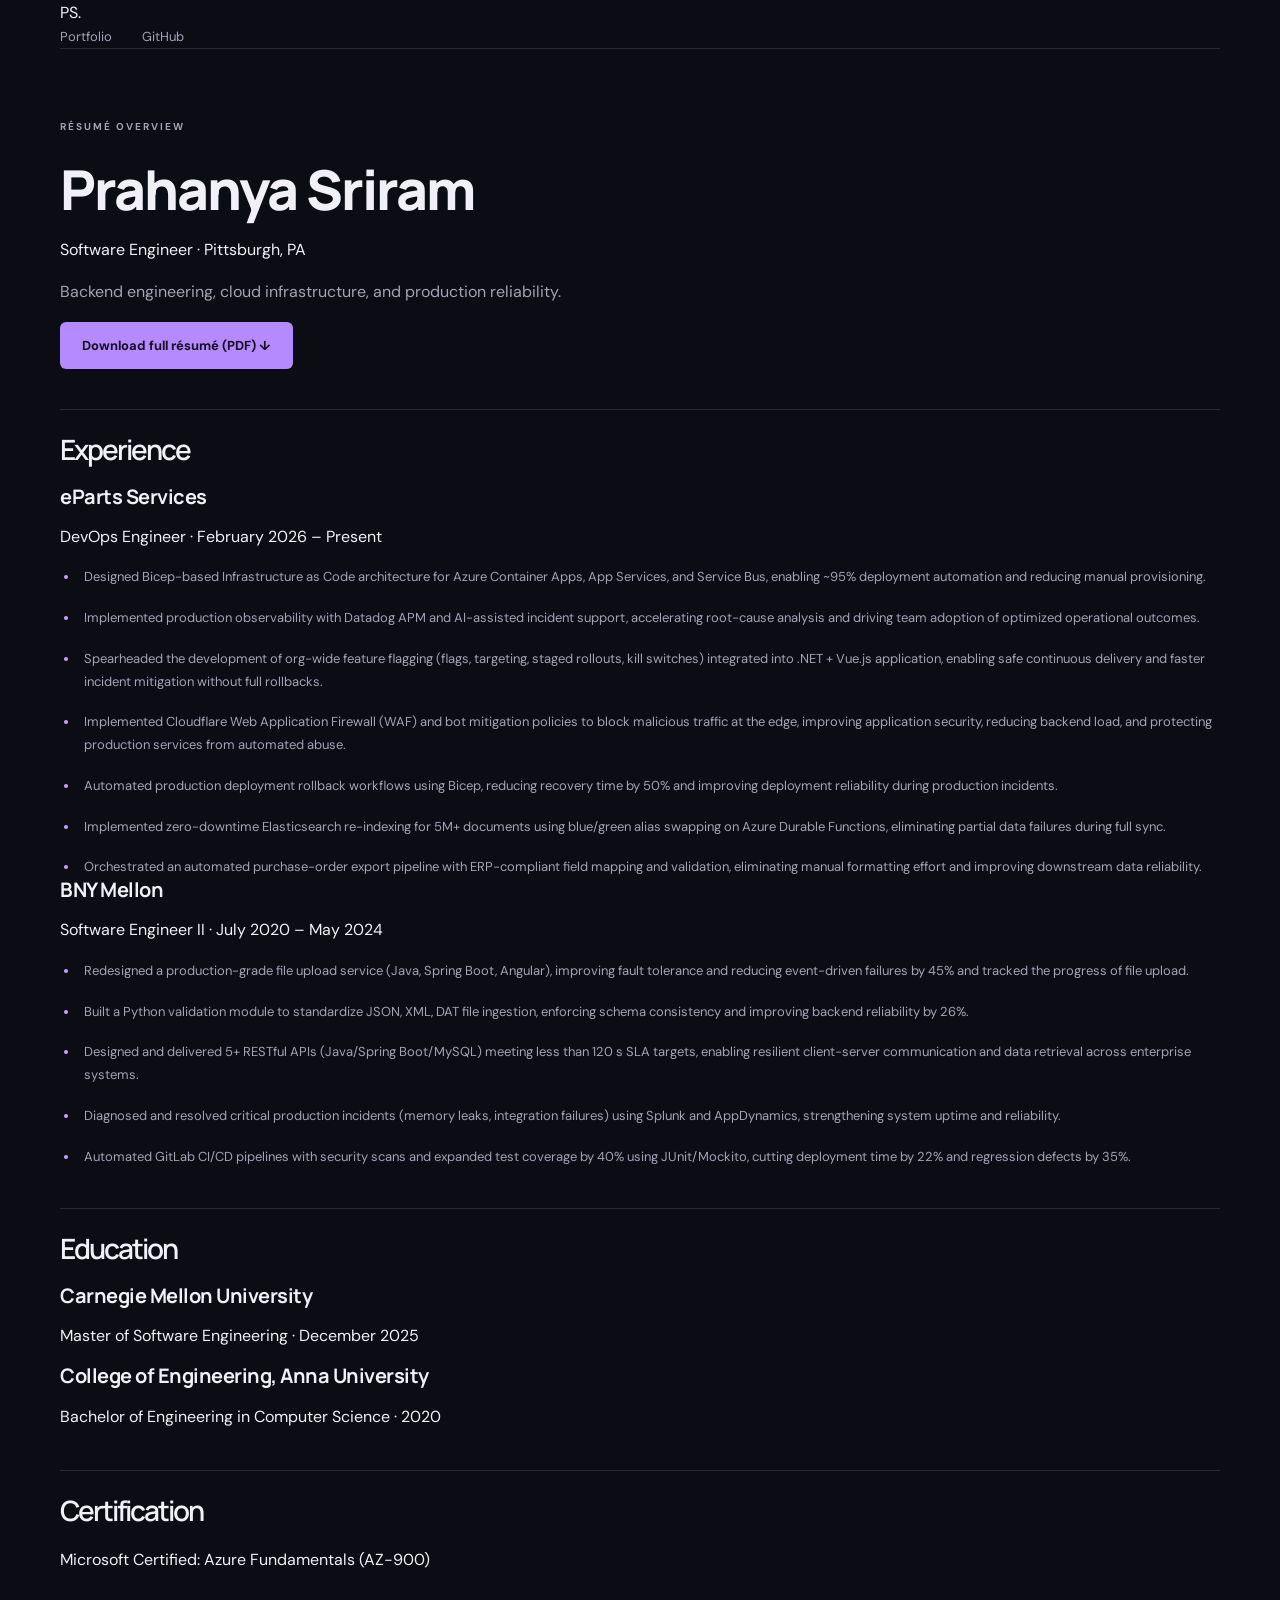
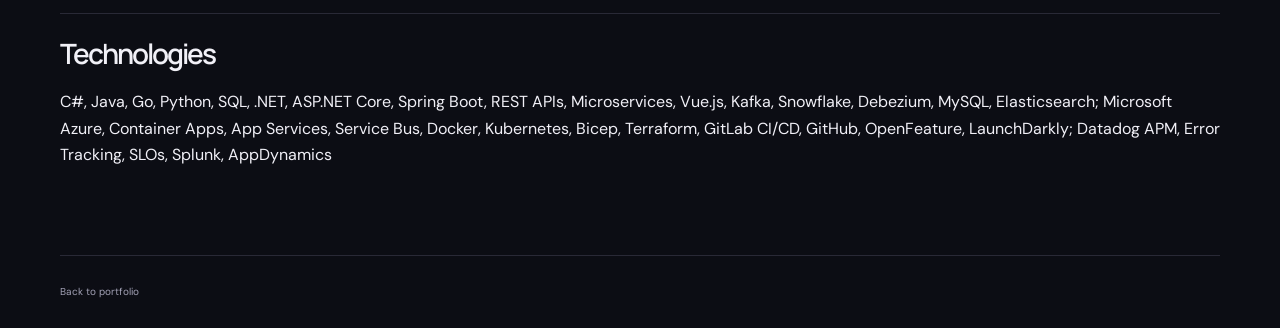
==== commit f29f655a: "Show complete resume work experience and hide planned projects" ====
--- a/resume.html
+++ b/resume.html
@@ -1 +1 @@
-<!doctype html><html lang="en"><head><meta charset="utf-8"><meta name="viewport" content="width=device-width, initial-scale=1"><title>Résumé Overview | Prahanya Sriram</title><meta name="description" content="Experience and education overview for Prahanya Sriram."><link rel="stylesheet" href="assets/style.css"><script src="assets/app.js" defer></script></head><body><header class="wrap"><a class="wordmark" href="./">PS<span>.</span></a><nav aria-label="Main navigation"><a href="./">Portfolio</a><a href="https://github.com/prahanyaa">GitHub</a></nav></header><main class="wrap resume"><p class="eyebrow">RÉSUMÉ OVERVIEW</p><h1>Prahanya Sriram</h1><p>Software Engineer · Pittsburgh, PA</p><p class="muted">Backend engineering, cloud infrastructure, and production reliability.</p><p><a class="button" href="assets/Prahanya_Resume.pdf" download>Download full résumé (PDF) ↓</a></p><section><h2>Experience</h2><h3>eParts Services</h3><p>Senior Backend Developer / DevOps Engineer</p><ul><li>Built foundation and application infrastructure using Bicep for Azure Container Apps, App Services, and Service Bus.</li><li>Integrated OpenFeature and LaunchDarkly across .NET services and web interfaces.</li><li>Built staging and production rollback pipelines.</li><li>Worked on Elasticsearch aliasing for multi-tenant product synchronization and Datadog APM instrumentation.</li><li>Implemented SLO-based alerts, latency monitoring, dead-letter queue alerts, and Azure Function failure alerts.</li><li>Led rollouts across frontend, API, identity, and downstream integrations.</li></ul><h3>BNY Mellon</h3><p>Software Engineer II · July 2020 – May 2024</p><ul><li>Redesigned a Java, Spring Boot, and Angular file upload service, reducing event-driven failures by 45%.</li><li>Built Python validation for JSON, XML, and DAT ingestion, improving backend reliability by 26%.</li><li>Delivered 5+ RESTful APIs using Java, Spring Boot, and MySQL.</li><li>Resolved production memory leaks and integration failures using Splunk and AppDynamics.</li><li>Automated GitLab CI/CD with security scans and expanded test coverage by 40% using JUnit and Mockito, reducing deployment time by 22% and regression defects by 35%.</li></ul></section><section><h2>Education</h2><h3>Carnegie Mellon University</h3><p>Master of Software Engineering · December 2025</p><h3>College of Engineering, Anna University</h3><p>Bachelor of Engineering in Computer Science · 2020</p></section><section><h2>Certification</h2><p>Microsoft Certified: Azure Fundamentals (AZ-900)</p></section><section><h2>Technologies</h2><p>C#, Java, Go, Python, SQL, .NET, ASP.NET Core, Spring Boot, REST APIs, Microservices, Vue.js, Kafka, Snowflake, Debezium, MySQL, Elasticsearch; Microsoft Azure, Container Apps, App Services, Service Bus, Docker, Kubernetes, Bicep, Terraform, GitLab CI/CD, GitHub, OpenFeature, LaunchDarkly; Datadog APM, Error Tracking, SLOs, Splunk, AppDynamics</p></section></main><footer class="wrap"><a href="./">Back to portfolio</a></footer></body></html>
+<!doctype html><html lang="en"><head><meta charset="utf-8"><meta name="viewport" content="width=device-width, initial-scale=1"><title>Résumé Overview | Prahanya Sriram</title><meta name="description" content="Experience and education overview for Prahanya Sriram."><link rel="stylesheet" href="assets/style.css?v=full-experience-1"><script src="assets/app.js" defer></script></head><body><header class="wrap"><a class="wordmark" href="./">PS<span>.</span></a><nav aria-label="Main navigation"><a href="./">Portfolio</a><a href="https://github.com/prahanyaa">GitHub</a></nav></header><main class="wrap resume"><p class="eyebrow">RÉSUMÉ OVERVIEW</p><h1>Prahanya Sriram</h1><p>Software Engineer · Pittsburgh, PA</p><p class="muted">Backend engineering, cloud infrastructure, and production reliability.</p><p><a class="button" href="assets/Prahanya_Resume.pdf" download>Download full résumé (PDF) ↓</a></p><section><h2>Experience</h2><h3>eParts Services</h3><p>DevOps Engineer · February 2026 – Present</p><ul class="experience-bullets"><li>Designed Bicep-based Infrastructure as Code architecture for Azure Container Apps, App Services, and Service Bus, enabling ~95% deployment automation and reducing manual provisioning.</li><li>Implemented production observability with Datadog APM and AI-assisted incident support, accelerating root-cause analysis and driving team adoption of optimized operational outcomes.</li><li>Spearheaded the development of org-wide feature flagging (flags, targeting, staged rollouts, kill switches) integrated into .NET + Vue.js application, enabling safe continuous delivery and faster incident mitigation without full rollbacks.</li><li>Implemented Cloudflare Web Application Firewall (WAF) and bot mitigation policies to block malicious traffic at the edge, improving application security, reducing backend load, and protecting production services from automated abuse.</li><li>Automated production deployment rollback workflows using Bicep, reducing recovery time by 50% and improving deployment reliability during production incidents.</li><li>Implemented zero-downtime Elasticsearch re-indexing for 5M+ documents using blue/green alias swapping on Azure Durable Functions, eliminating partial data failures during full sync.</li><li>Orchestrated an automated purchase-order export pipeline with ERP-compliant field mapping and validation, eliminating manual formatting effort and improving downstream data reliability.</li></ul><h3>BNY Mellon</h3><p>Software Engineer II · July 2020 – May 2024</p><ul class="experience-bullets"><li>Redesigned a production-grade file upload service (Java, Spring Boot, Angular), improving fault tolerance and reducing event-driven failures by 45% and tracked the progress of file upload.</li><li>Built a Python validation module to standardize JSON, XML, DAT file ingestion, enforcing schema consistency and improving backend reliability by 26%.</li><li>Designed and delivered 5+ RESTful APIs (Java/Spring Boot/MySQL) meeting less than 120 s SLA targets, enabling resilient client-server communication and data retrieval across enterprise systems.</li><li>Diagnosed and resolved critical production incidents (memory leaks, integration failures) using Splunk and AppDynamics, strengthening system uptime and reliability.</li><li>Automated GitLab CI/CD pipelines with security scans and expanded test coverage by 40% using JUnit/Mockito, cutting deployment time by 22% and regression defects by 35%.</li></ul></section><section><h2>Education</h2><h3>Carnegie Mellon University</h3><p>Master of Software Engineering · December 2025</p><h3>College of Engineering, Anna University</h3><p>Bachelor of Engineering in Computer Science · 2020</p></section><section><h2>Certification</h2><p>Microsoft Certified: Azure Fundamentals (AZ-900)</p></section><section><h2>Technologies</h2><p>C#, Java, Go, Python, SQL, .NET, ASP.NET Core, Spring Boot, REST APIs, Microservices, Vue.js, Kafka, Snowflake, Debezium, MySQL, Elasticsearch; Microsoft Azure, Container Apps, App Services, Service Bus, Docker, Kubernetes, Bicep, Terraform, GitLab CI/CD, GitHub, OpenFeature, LaunchDarkly; Datadog APM, Error Tracking, SLOs, Splunk, AppDynamics</p></section></main><footer class="wrap"><a href="./">Back to portfolio</a></footer></body></html>
--- a/assets/style.css
+++ b/assets/style.css
@@ -3,3 +3,9 @@
 @media(min-width:1500px){.hero{min-height:820px}}@media(max-width:1000px){.wrap{width:calc(100% - 48px)}.hero{gap:30px}h1{font-size:66px}.role{font-size:15px}.system-top{font-size:7px;letter-spacing:.5px}.experience{gap:30px}.section-head>p:last-child{max-width:285px}.about{gap:40px}.flow{gap:8px}.flow>span{padding:12px}.about h2{font-size:33px}}@media(max-width:720px){.wrap{width:calc(100% - 36px)}.nav{height:72px}nav{gap:14px}nav a{font-size:10px}.nav-actions{gap:10px}.nav-resume{padding:7px 9px;font-size:10px}.brand{font-size:24px}.hero{grid-template-columns:1fr;gap:38px;padding-top:55px;padding-bottom:90px;min-height:0}h1{font-size:66px}.hero .eyebrow{font-size:8px;letter-spacing:1.4px}.role{min-height:0;font-size:15px}.lead{font-size:13px;margin-top:18px}.hero-meta{margin-top:30px}.system{max-width:480px;width:100%;margin:auto}.orbit{height:280px}.r2{width:260px;height:260px}.r1{width:185px;height:185px}.system-detail{min-height:115px}.system-detail p{min-height:0}.scroll-cue{bottom:25px}.stack-strip .wrap{flex-wrap:wrap;justify-content:center;gap:12px 20px;font-size:11px;padding-block:18px}.stack-strip i{font-size:10px}.section{padding-top:70px}.section-head h2,h2{font-size:36px}.section-head>p:last-child{position:static;margin-top:20px;max-width:none;font-size:12px}.experience{grid-template-columns:1fr;gap:15px;padding:25px 0}.project-grid{grid-template-columns:1fr}.project-body>p{min-height:0}.about{grid-template-columns:1fr;gap:40px;padding-bottom:60px}.about h2{font-size:33px}.contact{padding:40px 20px;margin-bottom:40px}.contact h2{font-size:31px}.contact .eyebrow{font-size:8px}footer{font-size:8px}.resume h1{font-size:42px}}@media(max-width:380px){nav{gap:8px}.nav-resume{border:0;padding:0}.nav-actions{gap:5px}.hero h1{font-size:57px}.role{font-size:13px}}
 @media(prefers-reduced-motion:reduce){html{scroll-behavior:auto}*,*:before,*:after{animation:none!important;transition:none!important}.reveal{opacity:1;transform:none}}
 @media print{header,footer,.progress,.skip{display:none}body{background:white;color:black}.resume{padding:0;width:100%}.resume section{break-inside:avoid}.resume li,.muted{color:#333}.resume h1{font-size:32px}.resume h2{font-size:20px}}
+
+.company-mark.company-logo{display:flex;align-items:center;justify-content:center;width:72px;height:72px;flex:0 0 72px;aspect-ratio:1;overflow:hidden;background:#fff;padding:8px;border-color:#ddd}.company-logo img{display:block;width:56px;height:56px;max-width:56px;max-height:56px;flex:0 0 56px;min-width:0;min-height:0;object-fit:contain}
+
+.eparts-logo img{object-fit:contain}
+
+[hidden]{display:none!important}.experience-bullets{margin:0;padding-left:19px;color:var(--muted);font-size:13px;line-height:1.75}.experience-bullets li{padding-left:5px;margin:0 0 18px}.experience-bullets li:last-child{margin-bottom:0}.experience-bullets li::marker{color:var(--accent)}
